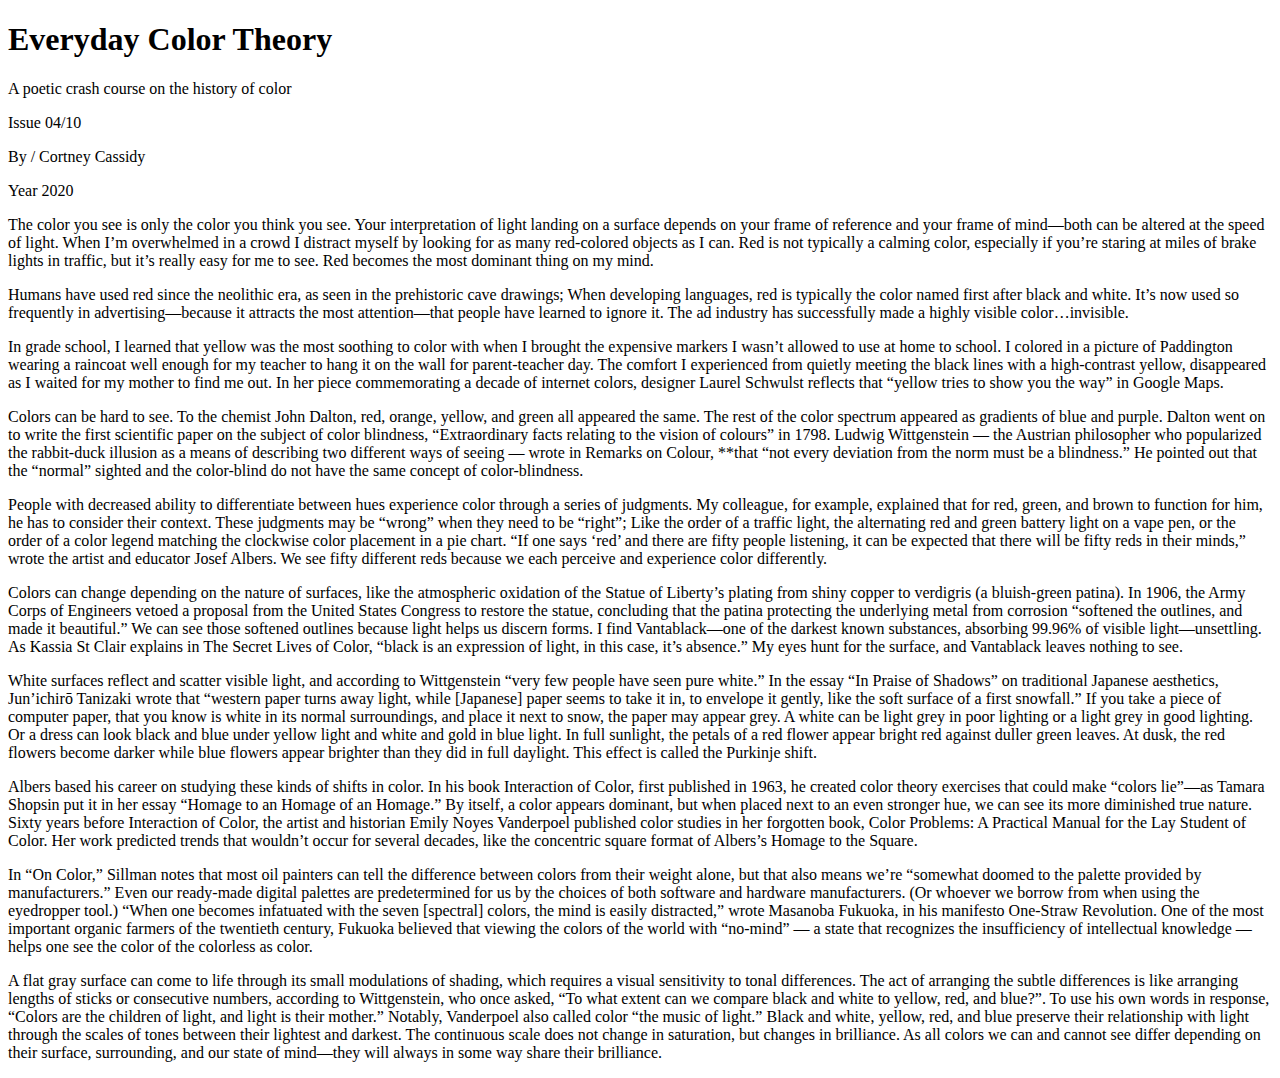
==== read-color.html @ 3e20b4ac "Index & Stylesheet Creation" ====
<!DOCTYPE html>
<html lang="en">
<head>
  <meta charset="UTF-8"/>
  <meta name="viewport" content="width=device-width, initial-scale=1"/>
  <link href="https://typography-interaction-2324.github.io/assets/reset.css" rel="stylesheet">
  <link href="style.css" rel="stylesheet"/>
  <link href="style1.css" rel="stylesheet"/>
  <title>Typography & Interaction</title>
</head>

<body>
    <header>
        <hgroup>
            <h1>Everyday Color Theory</h1>
            <p>A poetic crash course on the history of color</p>
        </hgroup>
    </header>
    
    <main>
        <header id="top">
            <div class="text-container">
                <p>Issue 04/10</p>
                <p>By / Cortney Cassidy</p>
                <p>Year 2020</p>
            </div>
        </header>
            <div class="text-to-right"> 
                <p>The color you see is only the color you think you see. Your interpretation of light landing on a surface depends on your frame of reference and your frame of mind—both can be altered at the speed of light. When I’m overwhelmed in a crowd I distract myself by looking for as many red-colored objects as I can. Red is not typically a calming color, especially if you’re staring at miles of brake lights in traffic, but it’s really easy for me to see. Red becomes the most dominant thing on my mind.</p>
                <p>Humans have used red since the neolithic era, as seen in the prehistoric cave drawings; When developing languages, red is typically the color named first after black and white. It’s now used so frequently in advertising—because it attracts the most attention—that people have learned to ignore it. The ad industry has successfully made a highly visible color…invisible.</p>
                <p>In grade school, I learned that yellow was the most soothing to color with when I brought the expensive markers I wasn’t allowed to use at home to school. I colored in a picture of Paddington wearing a raincoat well enough for my teacher to hang it on the wall for parent-teacher day. The comfort I experienced from quietly meeting the black lines with a high-contrast yellow, disappeared as I waited for my mother to find me out. In her piece commemorating a decade of internet colors, designer Laurel Schwulst reflects that “yellow tries to show you the way” in Google Maps.</p>
            </div>
            <div class="text-to-left">
                <p> Colors can be hard to see. To the chemist John Dalton, red, orange, yellow, and green all appeared the same. The rest of the color spectrum appeared as gradients of blue and purple. Dalton went on to write the first scientific paper on the subject of color blindness, “Extraordinary facts relating to the vision of colours” in 1798. Ludwig Wittgenstein — the Austrian philosopher who popularized the rabbit-duck illusion as a means of describing two different ways of seeing — wrote in Remarks on Colour, **that “not every deviation from the norm must be a blindness.” He pointed out that the “normal” sighted and the color-blind do not have the same concept of color-blindness.</p>
                <p>People with decreased ability to differentiate between hues experience color through a series of judgments. My colleague, for example, explained that for red, green, and brown to function for him, he has to consider their context. These judgments may be “wrong” when they need to be “right”; Like the order of a traffic light, the alternating red and green battery light on a vape pen, or the order of a color legend matching the clockwise color placement in a pie chart. “If one says ‘red’ and there are fifty people listening, it can be expected that there will be fifty reds in their minds,” wrote the artist and educator Josef Albers. We see fifty different reds because we each perceive and experience color differently.</p>
            </div>
            <div class="text-to-right">
                <p>Colors can change depending on the nature of surfaces, like the atmospheric oxidation of the Statue of Liberty’s plating from shiny copper to verdigris (a bluish-green patina). In 1906, the Army Corps of Engineers vetoed a proposal from the United States Congress to restore the statue, concluding that the patina protecting the underlying metal from corrosion “softened the outlines, and made it beautiful.” We can see those softened outlines because light helps us discern forms. I find Vantablack—one of the darkest known substances, absorbing 99.96% of visible light—unsettling. As Kassia St Clair explains in The Secret Lives of Color, “black is an expression of light, in this case, it’s absence.” My eyes hunt for the surface, and Vantablack leaves nothing to see.</p>
                <p>White surfaces reflect and scatter visible light, and according to Wittgenstein “very few people have seen pure white.” In the essay “In Praise of Shadows” on traditional Japanese aesthetics, Jun’ichirō Tanizaki wrote that “western paper turns away light, while [Japanese] paper seems to take it in, to envelope it gently, like the soft surface of a first snowfall.” If you take a piece of computer paper, that you know is white in its normal surroundings, and place it next to snow, the paper may appear grey. A white can be light grey in poor lighting or a light grey in good lighting. Or a dress can look black and blue under yellow light and white and gold in blue light. In full sunlight, the petals of a red flower appear bright red against duller green leaves. At dusk, the red flowers become darker while blue flowers appear brighter than they did in full daylight. This effect is called the Purkinje shift.</p>
            </div>
            <div class="text-to-left">
                <p>Albers based his career on studying these kinds of shifts in color. In his book Interaction of Color, first published in 1963, he created color theory exercises that could make “colors lie”—as Tamara Shopsin put it in her essay “Homage to an Homage of an Homage.” By itself, a color appears dominant, but when placed next to an even stronger hue, we can see its more diminished true nature. Sixty years before Interaction of Color, the artist and historian Emily Noyes Vanderpoel published color studies in her forgotten book, Color Problems: A Practical Manual for the Lay Student of Color. Her work predicted trends that wouldn’t occur for several decades, like the concentric square format of Albers’s Homage to the Square.</p>
                <p>In “On Color,” Sillman notes that most oil painters can tell the difference between colors from their weight alone, but that also means we’re “somewhat doomed to the palette provided by manufacturers.” Even our ready-made digital palettes are predetermined for us by the choices of both software and hardware manufacturers. (Or whoever we borrow from when using the eyedropper tool.) “When one becomes infatuated with the seven [spectral] colors, the mind is easily distracted,” wrote Masanoba Fukuoka, in his manifesto One-Straw Revolution. One of the most important organic farmers of the twentieth century, Fukuoka believed that viewing the colors of the world with “no-mind” — a state that recognizes the insufficiency of intellectual knowledge — helps one see the color of the colorless as color.</p>
                <p>A flat gray surface can come to life through its small modulations of shading, which requires a visual sensitivity to tonal differences. The act of arranging the subtle differences is like arranging lengths of sticks or consecutive numbers, according to Wittgenstein, who once asked, “To what extent can we compare black and white to yellow, red, and blue?”. To use his own words in response, “Colors are the children of light, and light is their mother.” Notably, Vanderpoel also called color “the music of light.” Black and white, yellow, red, and blue preserve their relationship with light through the scales of tones between their lightest and darkest. The continuous scale does not change in saturation, but changes in brilliance. As all colors we can and cannot see differ depending on their surface, surrounding, and our state of mind—they will always in some way share their brilliance.</p>
            </div>
    </main>
</body>
</html>
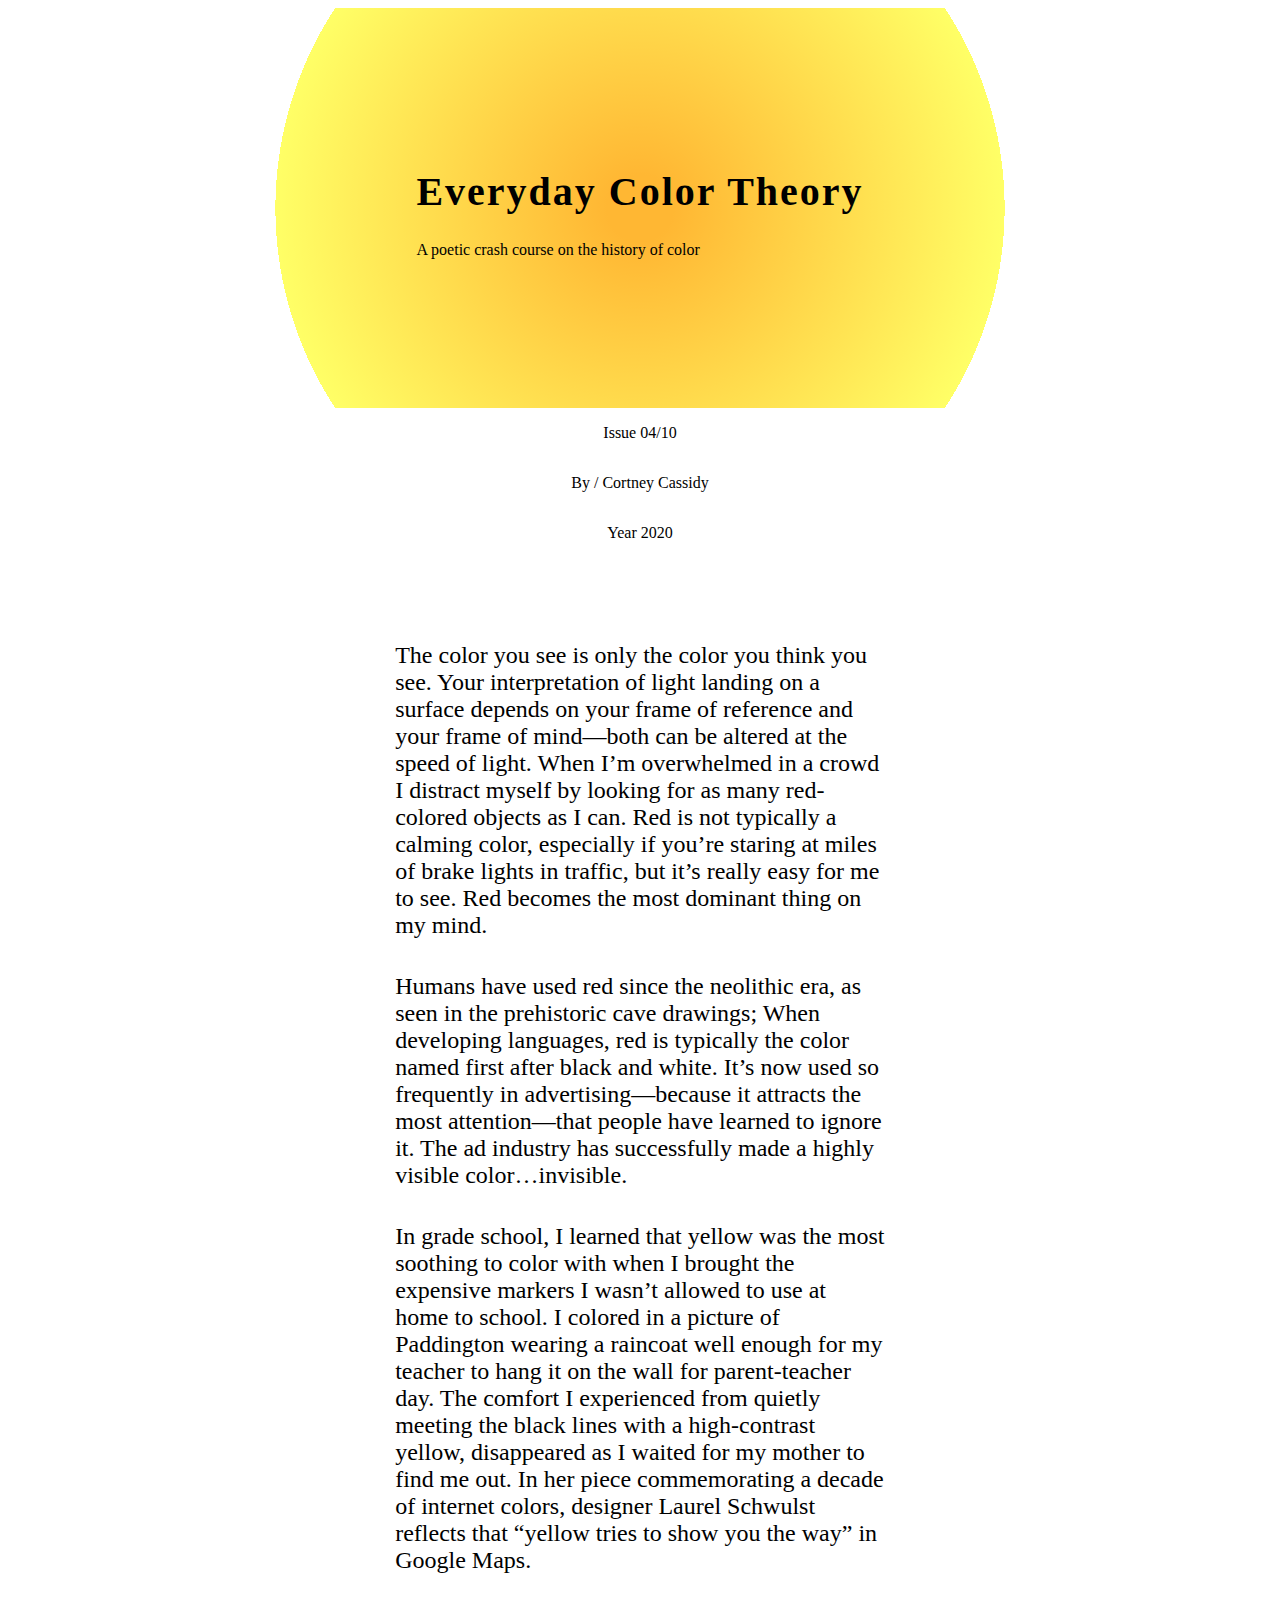
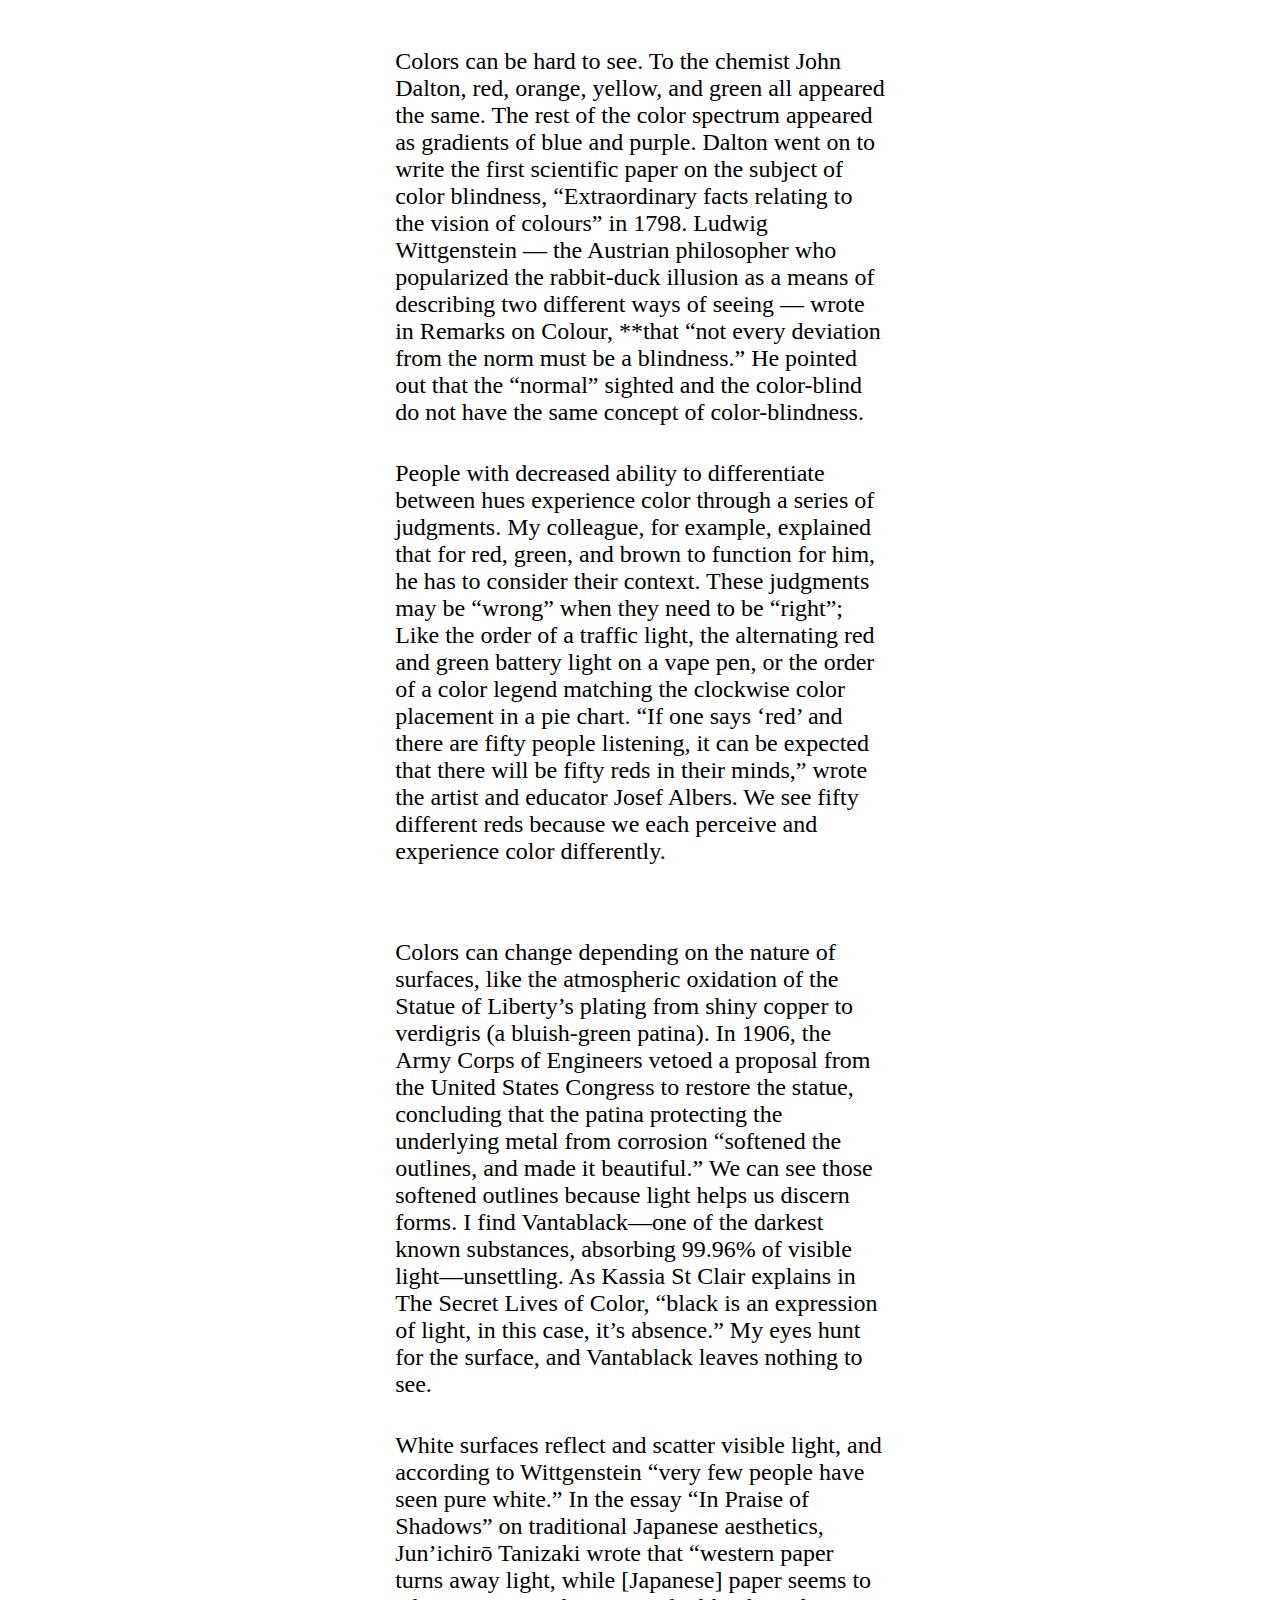
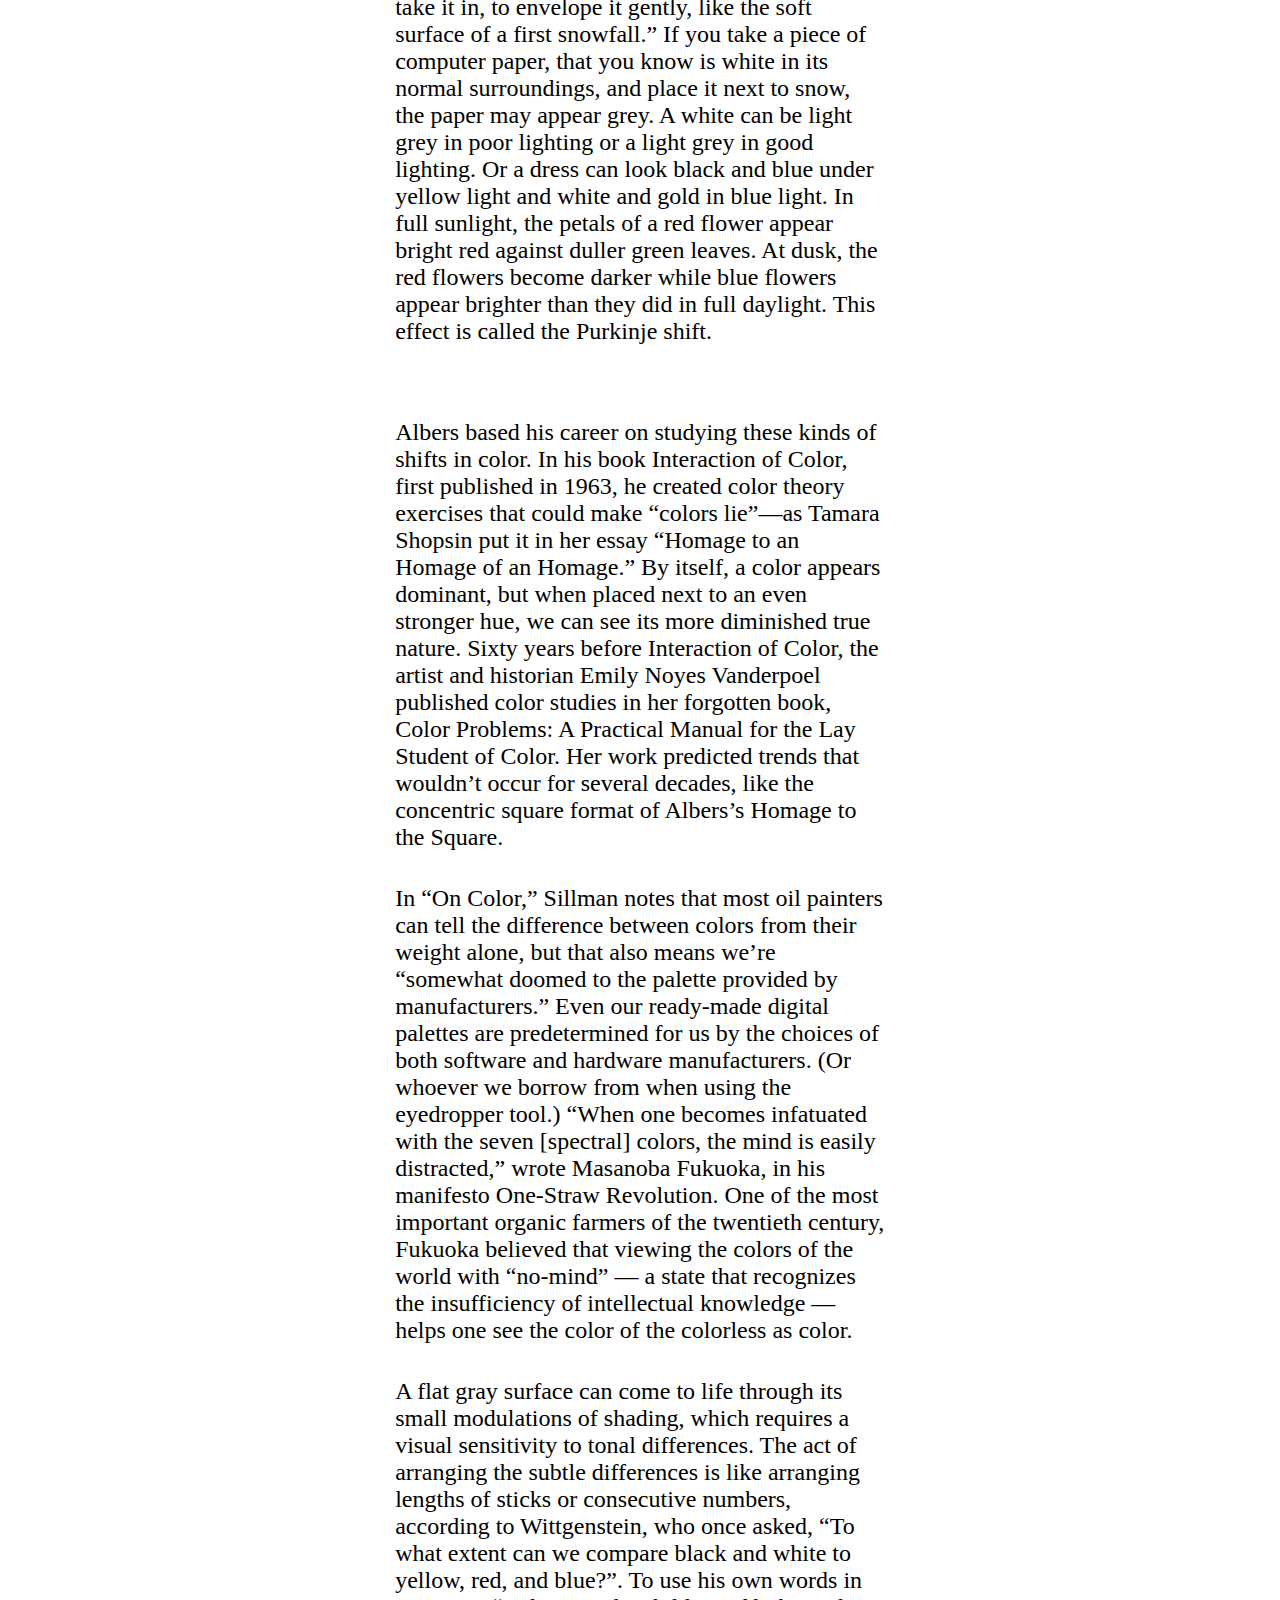
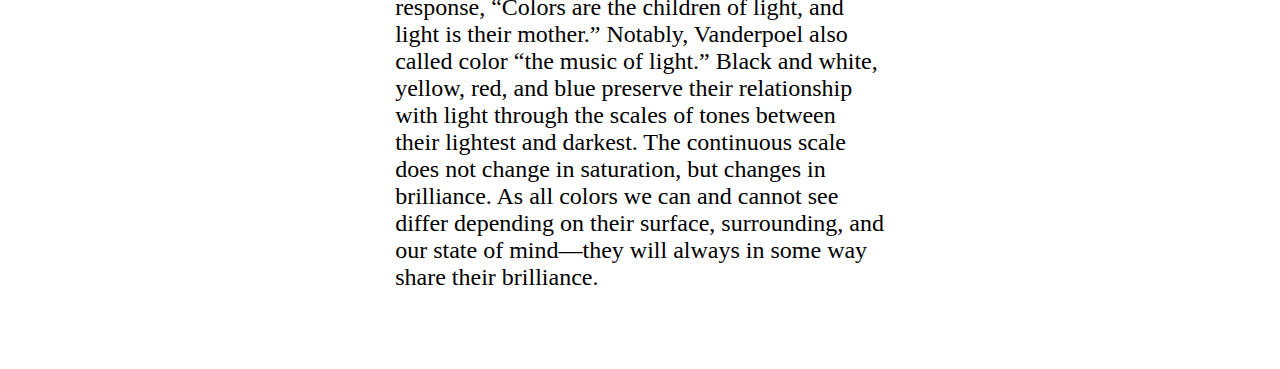
==== commit b15f5759: "Some CSS Styling" ====
--- a/read-color.html
+++ b/read-color.html
@@ -5,7 +5,7 @@
   <meta name="viewport" content="width=device-width, initial-scale=1"/>
   <link href="https://typography-interaction-2324.github.io/assets/reset.css" rel="stylesheet">
   <link href="style.css" rel="stylesheet"/>
-  <link href="style1.css" rel="stylesheet"/>
+  <link href="style-color.css" rel="stylesheet"/>
   <title>Typography & Interaction</title>
 </head>
 
@@ -18,31 +18,31 @@
     </header>
     
     <main>
-        <header id="top">
-            <div class="text-container">
-                <p>Issue 04/10</p>
-                <p>By / Cortney Cassidy</p>
-                <p>Year 2020</p>
-            </div>
-        </header>
-            <div class="text-to-right"> 
+        <div>
+            <p>Issue 04/10</p>
+            <p>By / Cortney Cassidy</p>
+            <p>Year 2020</p>
+        </div>
+        <section>
+            <div> 
                 <p>The color you see is only the color you think you see. Your interpretation of light landing on a surface depends on your frame of reference and your frame of mind—both can be altered at the speed of light. When I’m overwhelmed in a crowd I distract myself by looking for as many red-colored objects as I can. Red is not typically a calming color, especially if you’re staring at miles of brake lights in traffic, but it’s really easy for me to see. Red becomes the most dominant thing on my mind.</p>
                 <p>Humans have used red since the neolithic era, as seen in the prehistoric cave drawings; When developing languages, red is typically the color named first after black and white. It’s now used so frequently in advertising—because it attracts the most attention—that people have learned to ignore it. The ad industry has successfully made a highly visible color…invisible.</p>
                 <p>In grade school, I learned that yellow was the most soothing to color with when I brought the expensive markers I wasn’t allowed to use at home to school. I colored in a picture of Paddington wearing a raincoat well enough for my teacher to hang it on the wall for parent-teacher day. The comfort I experienced from quietly meeting the black lines with a high-contrast yellow, disappeared as I waited for my mother to find me out. In her piece commemorating a decade of internet colors, designer Laurel Schwulst reflects that “yellow tries to show you the way” in Google Maps.</p>
             </div>
-            <div class="text-to-left">
+            <div>
                 <p> Colors can be hard to see. To the chemist John Dalton, red, orange, yellow, and green all appeared the same. The rest of the color spectrum appeared as gradients of blue and purple. Dalton went on to write the first scientific paper on the subject of color blindness, “Extraordinary facts relating to the vision of colours” in 1798. Ludwig Wittgenstein — the Austrian philosopher who popularized the rabbit-duck illusion as a means of describing two different ways of seeing — wrote in Remarks on Colour, **that “not every deviation from the norm must be a blindness.” He pointed out that the “normal” sighted and the color-blind do not have the same concept of color-blindness.</p>
                 <p>People with decreased ability to differentiate between hues experience color through a series of judgments. My colleague, for example, explained that for red, green, and brown to function for him, he has to consider their context. These judgments may be “wrong” when they need to be “right”; Like the order of a traffic light, the alternating red and green battery light on a vape pen, or the order of a color legend matching the clockwise color placement in a pie chart. “If one says ‘red’ and there are fifty people listening, it can be expected that there will be fifty reds in their minds,” wrote the artist and educator Josef Albers. We see fifty different reds because we each perceive and experience color differently.</p>
             </div>
-            <div class="text-to-right">
+            <div>
                 <p>Colors can change depending on the nature of surfaces, like the atmospheric oxidation of the Statue of Liberty’s plating from shiny copper to verdigris (a bluish-green patina). In 1906, the Army Corps of Engineers vetoed a proposal from the United States Congress to restore the statue, concluding that the patina protecting the underlying metal from corrosion “softened the outlines, and made it beautiful.” We can see those softened outlines because light helps us discern forms. I find Vantablack—one of the darkest known substances, absorbing 99.96% of visible light—unsettling. As Kassia St Clair explains in The Secret Lives of Color, “black is an expression of light, in this case, it’s absence.” My eyes hunt for the surface, and Vantablack leaves nothing to see.</p>
                 <p>White surfaces reflect and scatter visible light, and according to Wittgenstein “very few people have seen pure white.” In the essay “In Praise of Shadows” on traditional Japanese aesthetics, Jun’ichirō Tanizaki wrote that “western paper turns away light, while [Japanese] paper seems to take it in, to envelope it gently, like the soft surface of a first snowfall.” If you take a piece of computer paper, that you know is white in its normal surroundings, and place it next to snow, the paper may appear grey. A white can be light grey in poor lighting or a light grey in good lighting. Or a dress can look black and blue under yellow light and white and gold in blue light. In full sunlight, the petals of a red flower appear bright red against duller green leaves. At dusk, the red flowers become darker while blue flowers appear brighter than they did in full daylight. This effect is called the Purkinje shift.</p>
             </div>
-            <div class="text-to-left">
+            <div>
                 <p>Albers based his career on studying these kinds of shifts in color. In his book Interaction of Color, first published in 1963, he created color theory exercises that could make “colors lie”—as Tamara Shopsin put it in her essay “Homage to an Homage of an Homage.” By itself, a color appears dominant, but when placed next to an even stronger hue, we can see its more diminished true nature. Sixty years before Interaction of Color, the artist and historian Emily Noyes Vanderpoel published color studies in her forgotten book, Color Problems: A Practical Manual for the Lay Student of Color. Her work predicted trends that wouldn’t occur for several decades, like the concentric square format of Albers’s Homage to the Square.</p>
                 <p>In “On Color,” Sillman notes that most oil painters can tell the difference between colors from their weight alone, but that also means we’re “somewhat doomed to the palette provided by manufacturers.” Even our ready-made digital palettes are predetermined for us by the choices of both software and hardware manufacturers. (Or whoever we borrow from when using the eyedropper tool.) “When one becomes infatuated with the seven [spectral] colors, the mind is easily distracted,” wrote Masanoba Fukuoka, in his manifesto One-Straw Revolution. One of the most important organic farmers of the twentieth century, Fukuoka believed that viewing the colors of the world with “no-mind” — a state that recognizes the insufficiency of intellectual knowledge — helps one see the color of the colorless as color.</p>
                 <p>A flat gray surface can come to life through its small modulations of shading, which requires a visual sensitivity to tonal differences. The act of arranging the subtle differences is like arranging lengths of sticks or consecutive numbers, according to Wittgenstein, who once asked, “To what extent can we compare black and white to yellow, red, and blue?”. To use his own words in response, “Colors are the children of light, and light is their mother.” Notably, Vanderpoel also called color “the music of light.” Black and white, yellow, red, and blue preserve their relationship with light through the scales of tones between their lightest and darkest. The continuous scale does not change in saturation, but changes in brilliance. As all colors we can and cannot see differ depending on their surface, surrounding, and our state of mind—they will always in some way share their brilliance.</p>
             </div>
+        </section>
     </main>
 </body>
 </html>
--- a/style-color.css
+++ b/style-color.css
@@ -0,0 +1,40 @@
+header {
+  background: radial-gradient(circle, rgba(255, 165, 0, 0.8) 5%, rgba(255, 255, 0, 0.6) 55%, rgba(192, 85, 85, 0) 30%);  
+  height: 400px; 
+  overflow: hidden;
+  position: relative;
+  display: flex;
+  align-items: center;
+  justify-content: center;
+}
+
+h1 {
+  font-size: 2.5em;
+  font-weight: bold;
+  letter-spacing: 2px;
+  z-index: 1;
+}
+
+main div {
+  display: flex;
+  flex-direction: column;
+  align-items: center;
+  margin-bottom: 40px; 
+}
+
+section {
+  display: flex;
+  flex-direction: column;
+  align-items: center;
+  padding: 20px;
+}
+
+section div p {
+  font-size: 1.5em;
+  margin-bottom: 10px;
+  text-align: left;
+  margin-left: 50px;
+  margin-right: 50px;
+  width: 40%;
+}
+
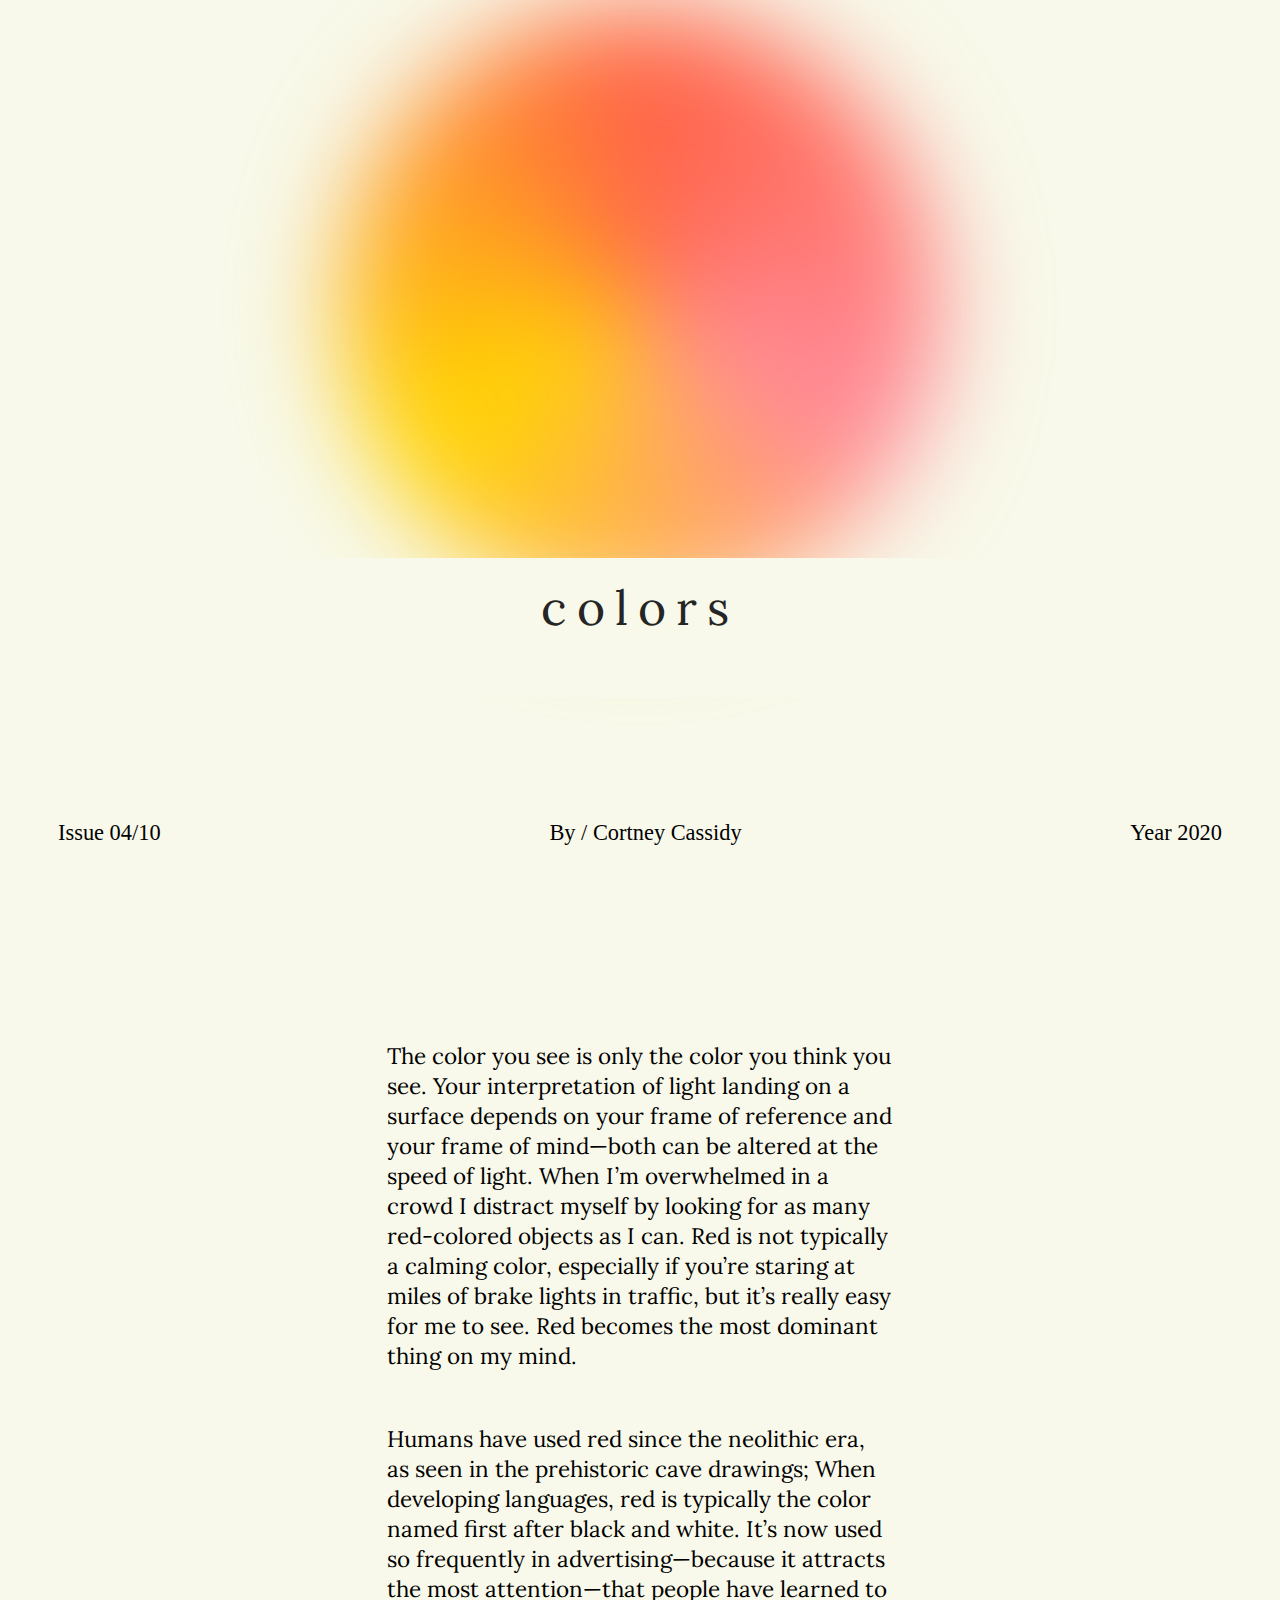
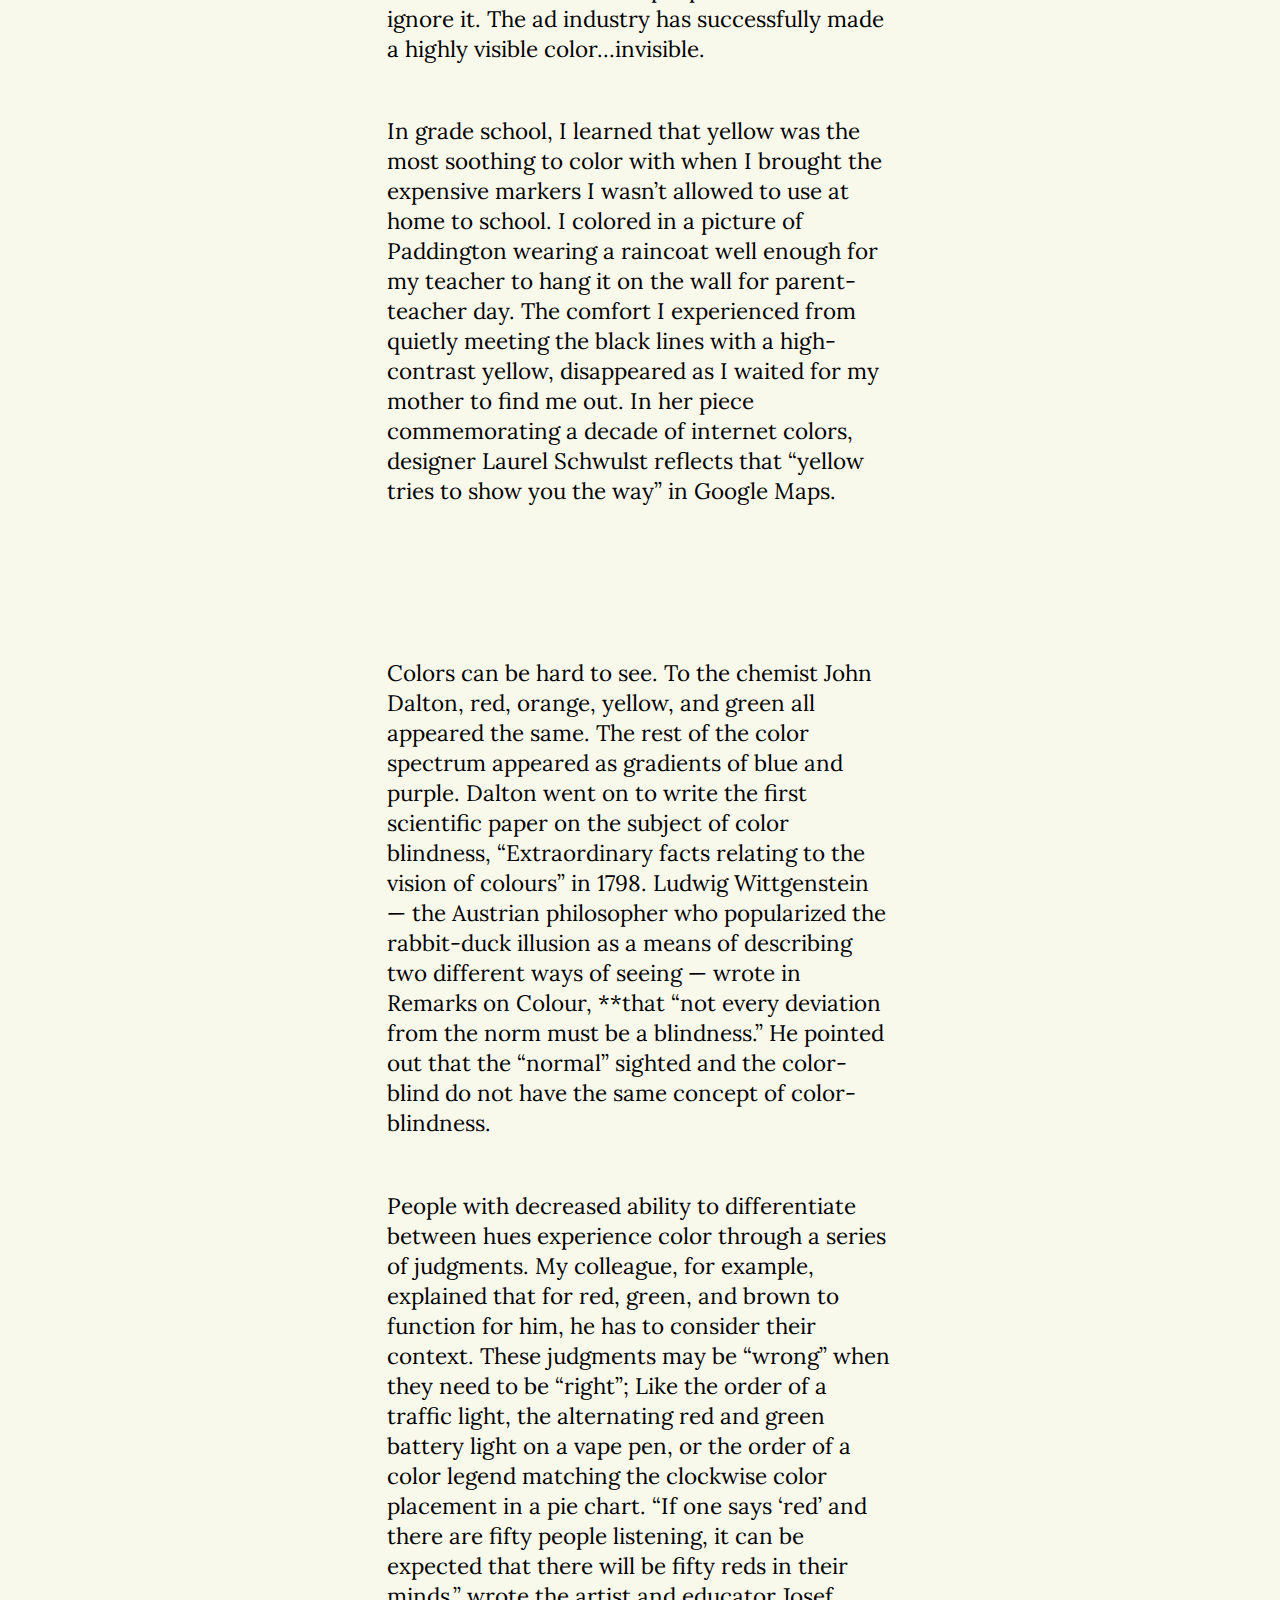
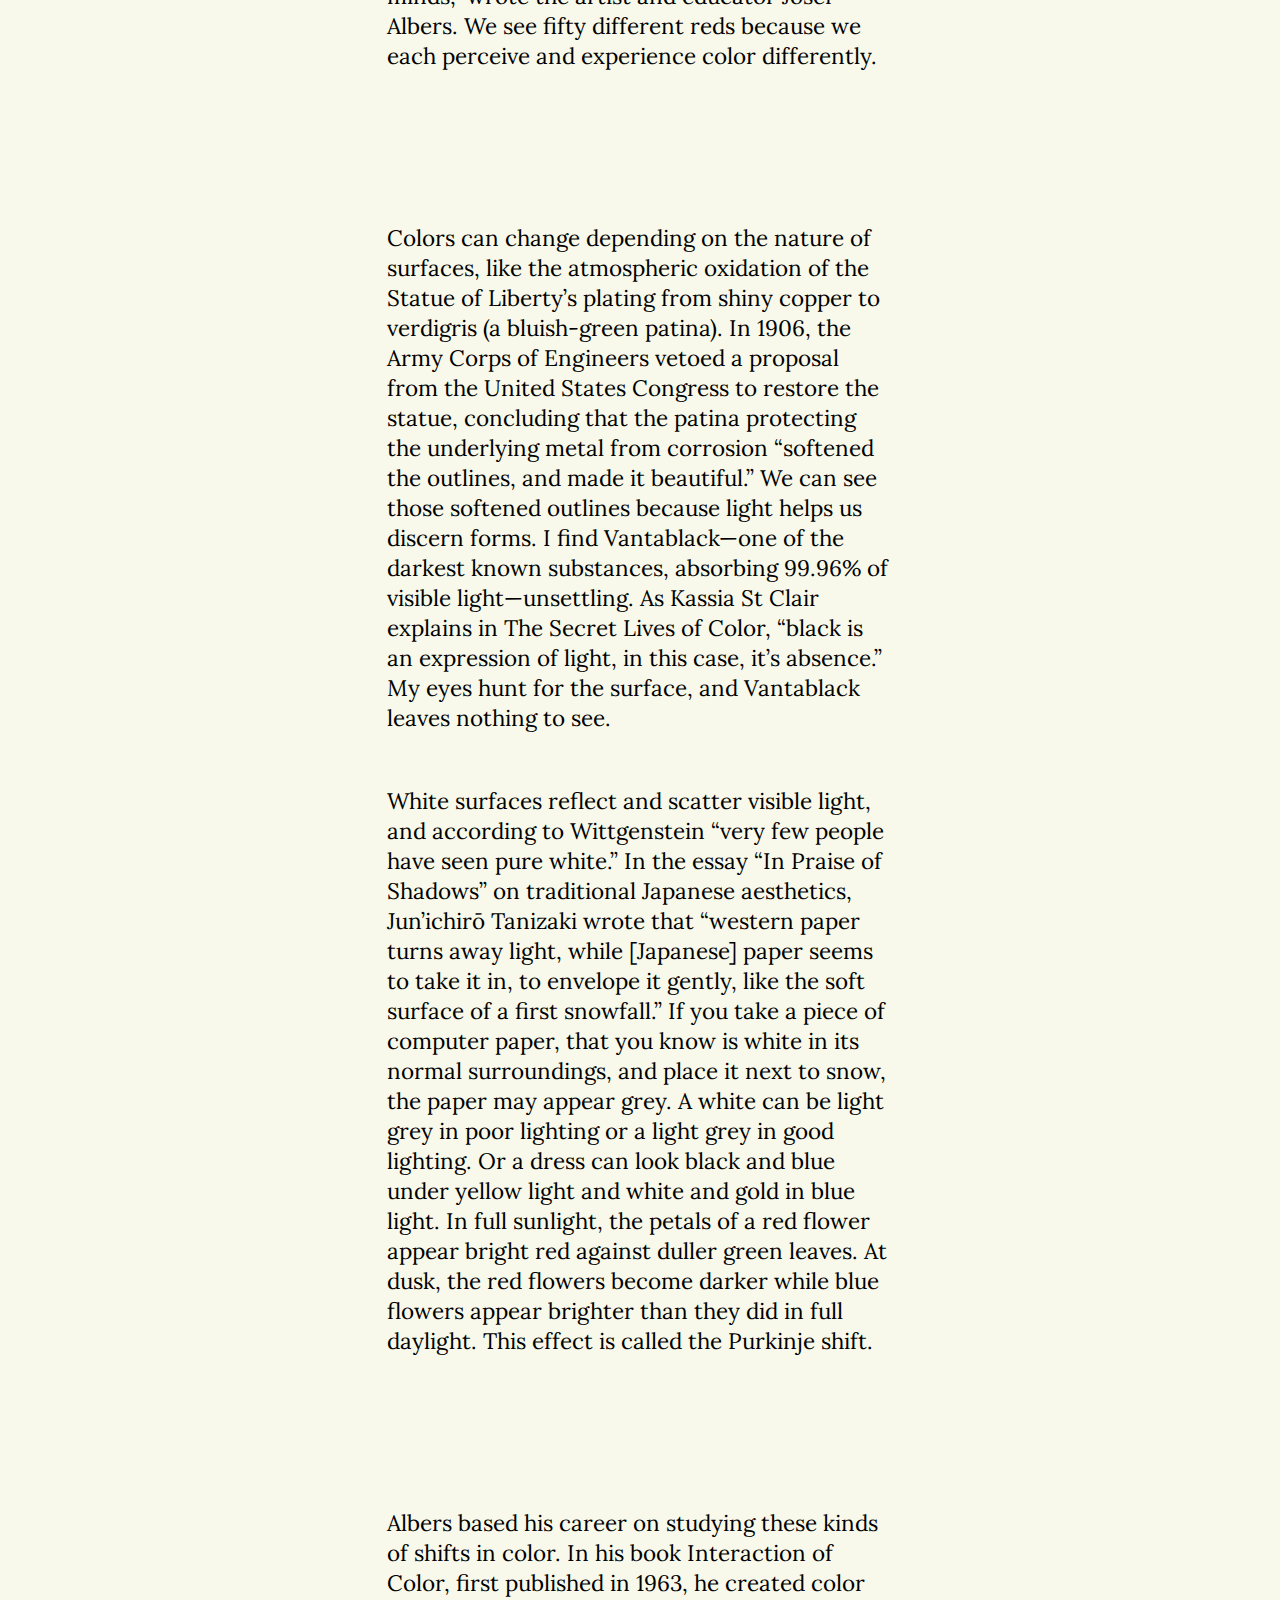
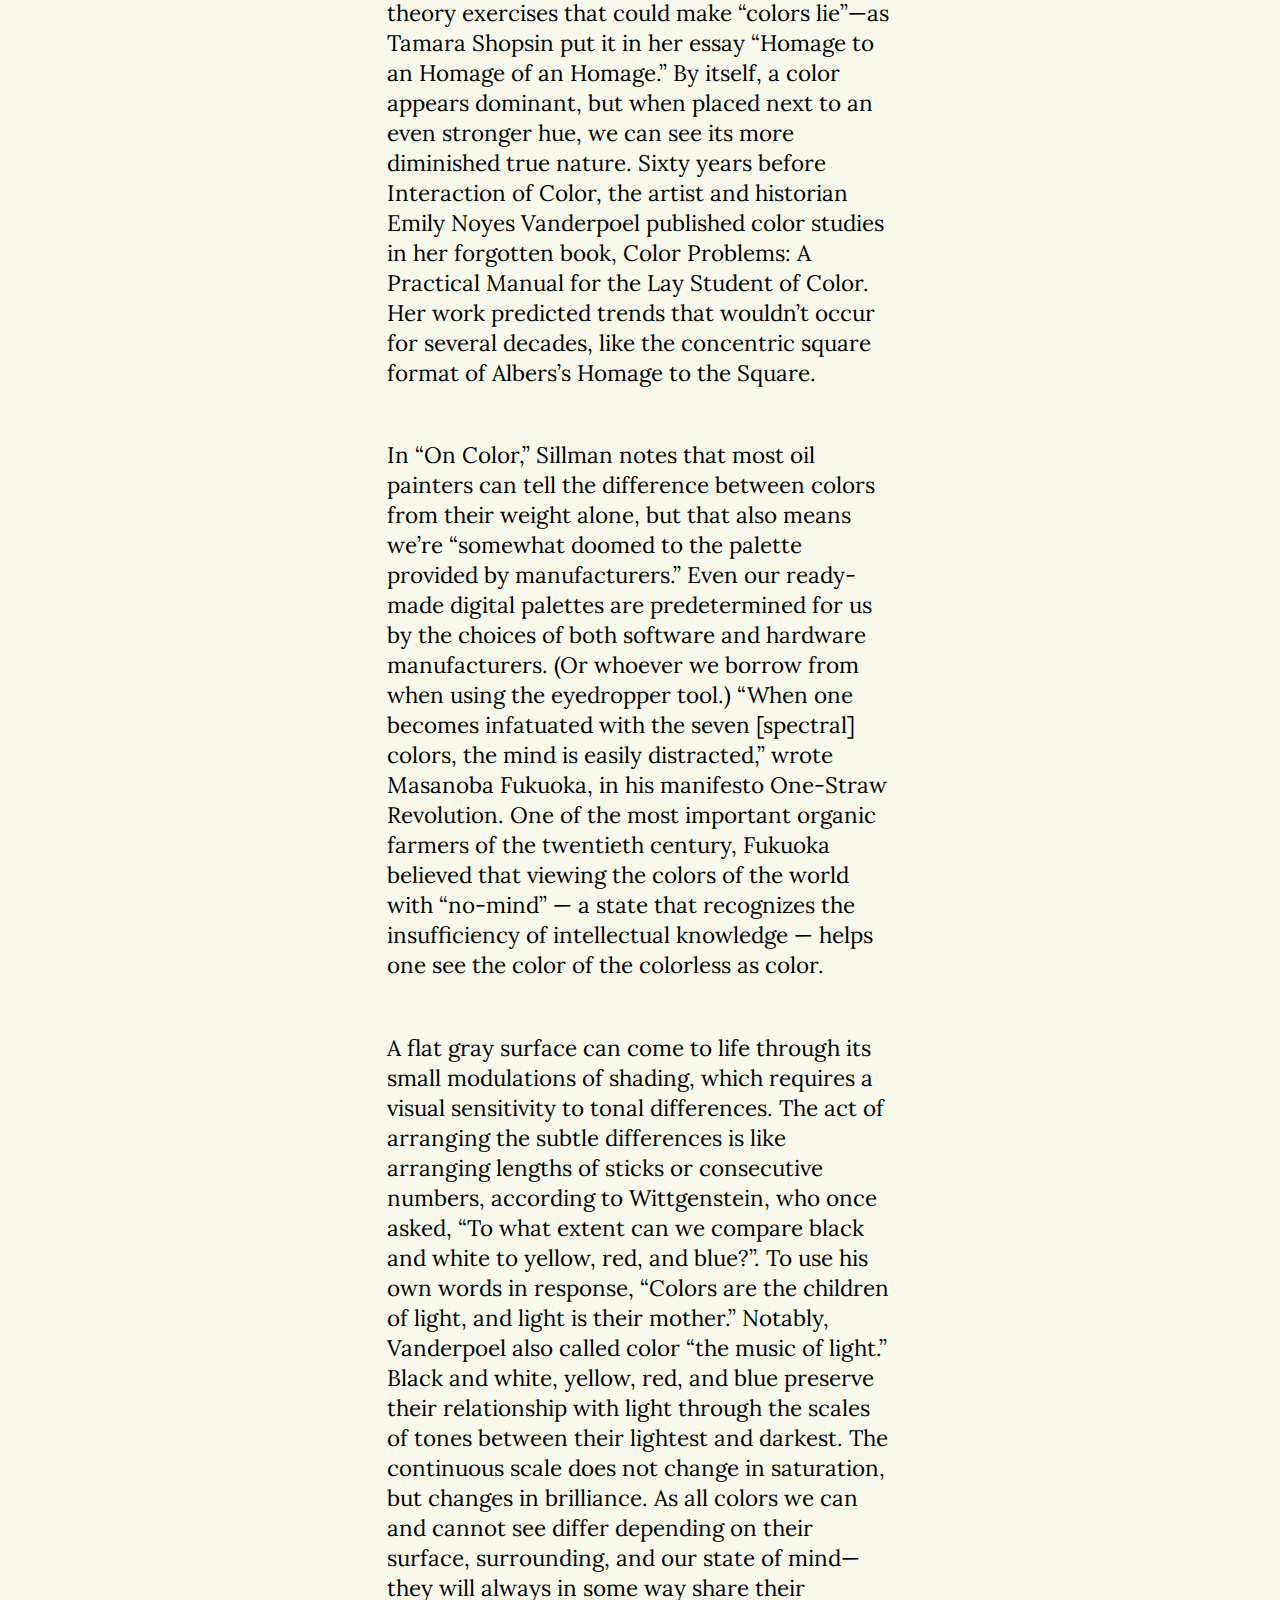
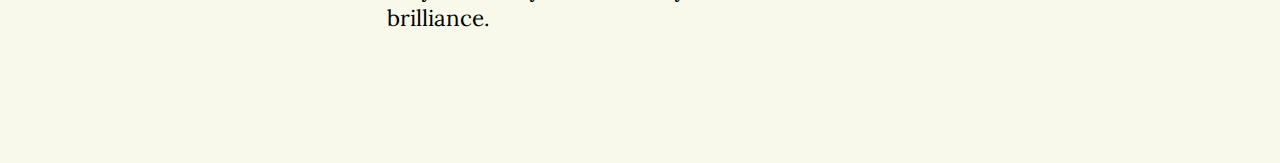
==== commit cf535453: "direction 1 css" ====
--- a/read-color.html
+++ b/read-color.html
@@ -11,18 +11,20 @@
 
 <body>
     <header>
+        <section>
+            <div class="background-circle"></div>
+        <section>
         <hgroup>
-            <h1>Everyday Color Theory</h1>
-            <p>A poetic crash course on the history of color</p>
+            <h1>colors</h1>
         </hgroup>
     </header>
     
     <main>
-        <div>
+        <section class="author">
             <p>Issue 04/10</p>
             <p>By / Cortney Cassidy</p>
             <p>Year 2020</p>
-        </div>
+        </section>
         <section>
             <div> 
                 <p>The color you see is only the color you think you see. Your interpretation of light landing on a surface depends on your frame of reference and your frame of mind—both can be altered at the speed of light. When I’m overwhelmed in a crowd I distract myself by looking for as many red-colored objects as I can. Red is not typically a calming color, especially if you’re staring at miles of brake lights in traffic, but it’s really easy for me to see. Red becomes the most dominant thing on my mind.</p>
--- a/style-color.css
+++ b/style-color.css
@@ -1,40 +1,81 @@
-header {
-  background: radial-gradient(circle, rgba(255, 165, 0, 0.8) 5%, rgba(255, 255, 0, 0.6) 55%, rgba(192, 85, 85, 0) 30%);  
-  height: 400px; 
-  overflow: hidden;
-  position: relative;
-  display: flex;
-  align-items: center;
-  justify-content: center;
+/* IMPORTED FONTS */
+@import url('https://fonts.googleapis.com/css2?family=Lora:ital,wght@0,400;0,500;1,400;1,500&display=swap');
+@import url('https://fonts.googleapis.com/css2?family=Prata&display=swap');
+
+/* FONT */
+:root {
+	--font-lora: 'Lora', serif;
+  --font-prata: 'Prata', serif;
+}
+
+:root {
+	--margin-top: 50px;
+  --margin-bottom: 50px;
+  --margin-left: 50px;
+  --margin-right: 50px;
+}
+
+body{
+  background-color: #F8F9EA;
+}
+
+.background-circle{
+	background: conic-gradient(
+    from 0deg at 50% 50%,   
+    #FF6347,                
+    #FF8B9A,               
+    #FFD700,               
+    #FF6347                 
+  );
+	height: 600px;
+  border-radius: 90%;
+  width: 600px;
+  margin: auto;
+  filter: blur(50px);
+  z-index: 1;
 }
 
 h1 {
-  font-size: 2.5em;
-  font-weight: bold;
-  letter-spacing: 2px;
-  z-index: 1;
+  background-color: #F8F9EA;
+  position: relative;
+  font-family: var(--font-lora);
+  font-size: 3em;
+  font-weight: 400;
+  letter-spacing: 10px;
+  text-align: center;
+  line-height: 60px;
+  padding-top: 20px;
+  padding-bottom: 60px;
+  margin-top: calc(-1 * var(--margin-top));
+  margin-bottom: calc(2 * var(--margin-top));
+  z-index: 2;
+  color: #252525;
 }
 
 main div {
   display: flex;
   flex-direction: column;
   align-items: center;
-  margin-bottom: 40px; 
+  margin-bottom: 100px;   
 }
 
-section {
+.author {
   display: flex;
-  flex-direction: column;
-  align-items: center;
-  padding: 20px;
+  text-align: left;
+  margin-left: var(--margin-left);
+  margin-right: var(--margin-right);
+  font-size: 1.4em;
+  margin-bottom: 150px;
+  justify-content: space-between;
 }
 
 section div p {
-  font-size: 1.5em;
-  margin-bottom: 10px;
+  font-family: var(--font-lora);
+  font-size: 1.4em;
+  margin-bottom: 30px;
   text-align: left;
-  margin-left: 50px;
-  margin-right: 50px;
   width: 40%;
+  line-height: 30px;
+  font-weight: 400;
 }
 
